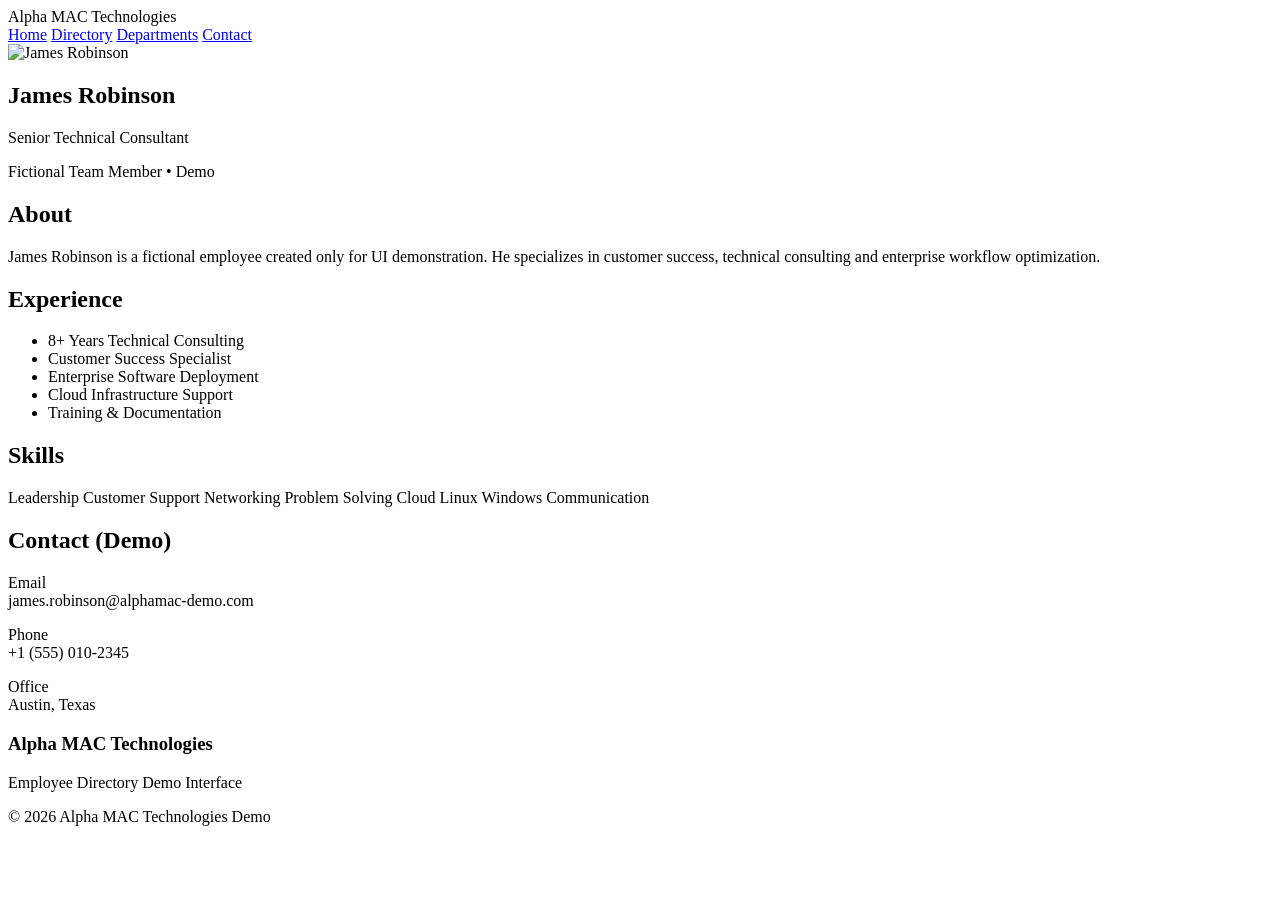
==== james.html @ dbd9d0e7 "Create james.html" ====
<!DOCTYPE html>
<html lang="en">
<head>
<meta charset="UTF-8">
<meta name="viewport" content="width=device-width, initial-scale=1.0">
<title>Alpha MAC Technologies | Employee Directory Demo</title>

<link rel="stylesheet" href="style.css">

<link rel="preconnect" href="https://fonts.googleapis.com">
<link href="https://fonts.googleapis.com/css2?family=Poppins:wght@300;400;500;600;700&display=swap" rel="stylesheet">

<script src="https://kit.fontawesome.com/a076d05399.js" crossorigin="anonymous"></script>

</head>
<body>

<header>

<div class="logo">
Alpha <span>MAC</span> Technologies
</div>

<nav>

<a href="#">Home</a>
<a href="#">Directory</a>
<a href="#">Departments</a>
<a href="#">Contact</a>

</nav>

</header>

<section class="hero">

<div class="profile-card">

<img src="james.png" alt="James Robinson">

<h1>James Robinson</h1>

<p class="role">
Senior Technical Consultant
</p>

<div class="badge">
Fictional Team Member • Demo
</div>

</div>

</section>

<section class="container">

<div class="card">

<h2>About</h2>

<p>

James Robinson is a fictional employee created only for UI demonstration.

He specializes in customer success, technical consulting and enterprise workflow optimization.

</p>

</div>

<div class="card">

<h2>Experience</h2>

<ul>

<li>8+ Years Technical Consulting</li>

<li>Customer Success Specialist</li>

<li>Enterprise Software Deployment</li>

<li>Cloud Infrastructure Support</li>

<li>Training & Documentation</li>

</ul>

</div>

<div class="card">

<h2>Skills</h2>

<div class="skills">

<span>Leadership</span>

<span>Customer Support</span>

<span>Networking</span>

<span>Problem Solving</span>

<span>Cloud</span>

<span>Linux</span>

<span>Windows</span>

<span>Communication</span>

</div>

</div>

<div class="card">

<h2>Contact (Demo)</h2>

<p>

Email<br>

james.robinson@alphamac-demo.com

</p>

<p>

Phone<br>

+1 (555) 010-2345

</p>

<p>

Office<br>

Austin, Texas

</p>

</div>

</section>

<footer>

<h3>Alpha MAC Technologies</h3>

<p>

Employee Directory Demo Interface

</p>

<p>

© 2026 Alpha MAC Technologies Demo

</p>

</footer>

<script src="script.js"></script>

</body>
</html>
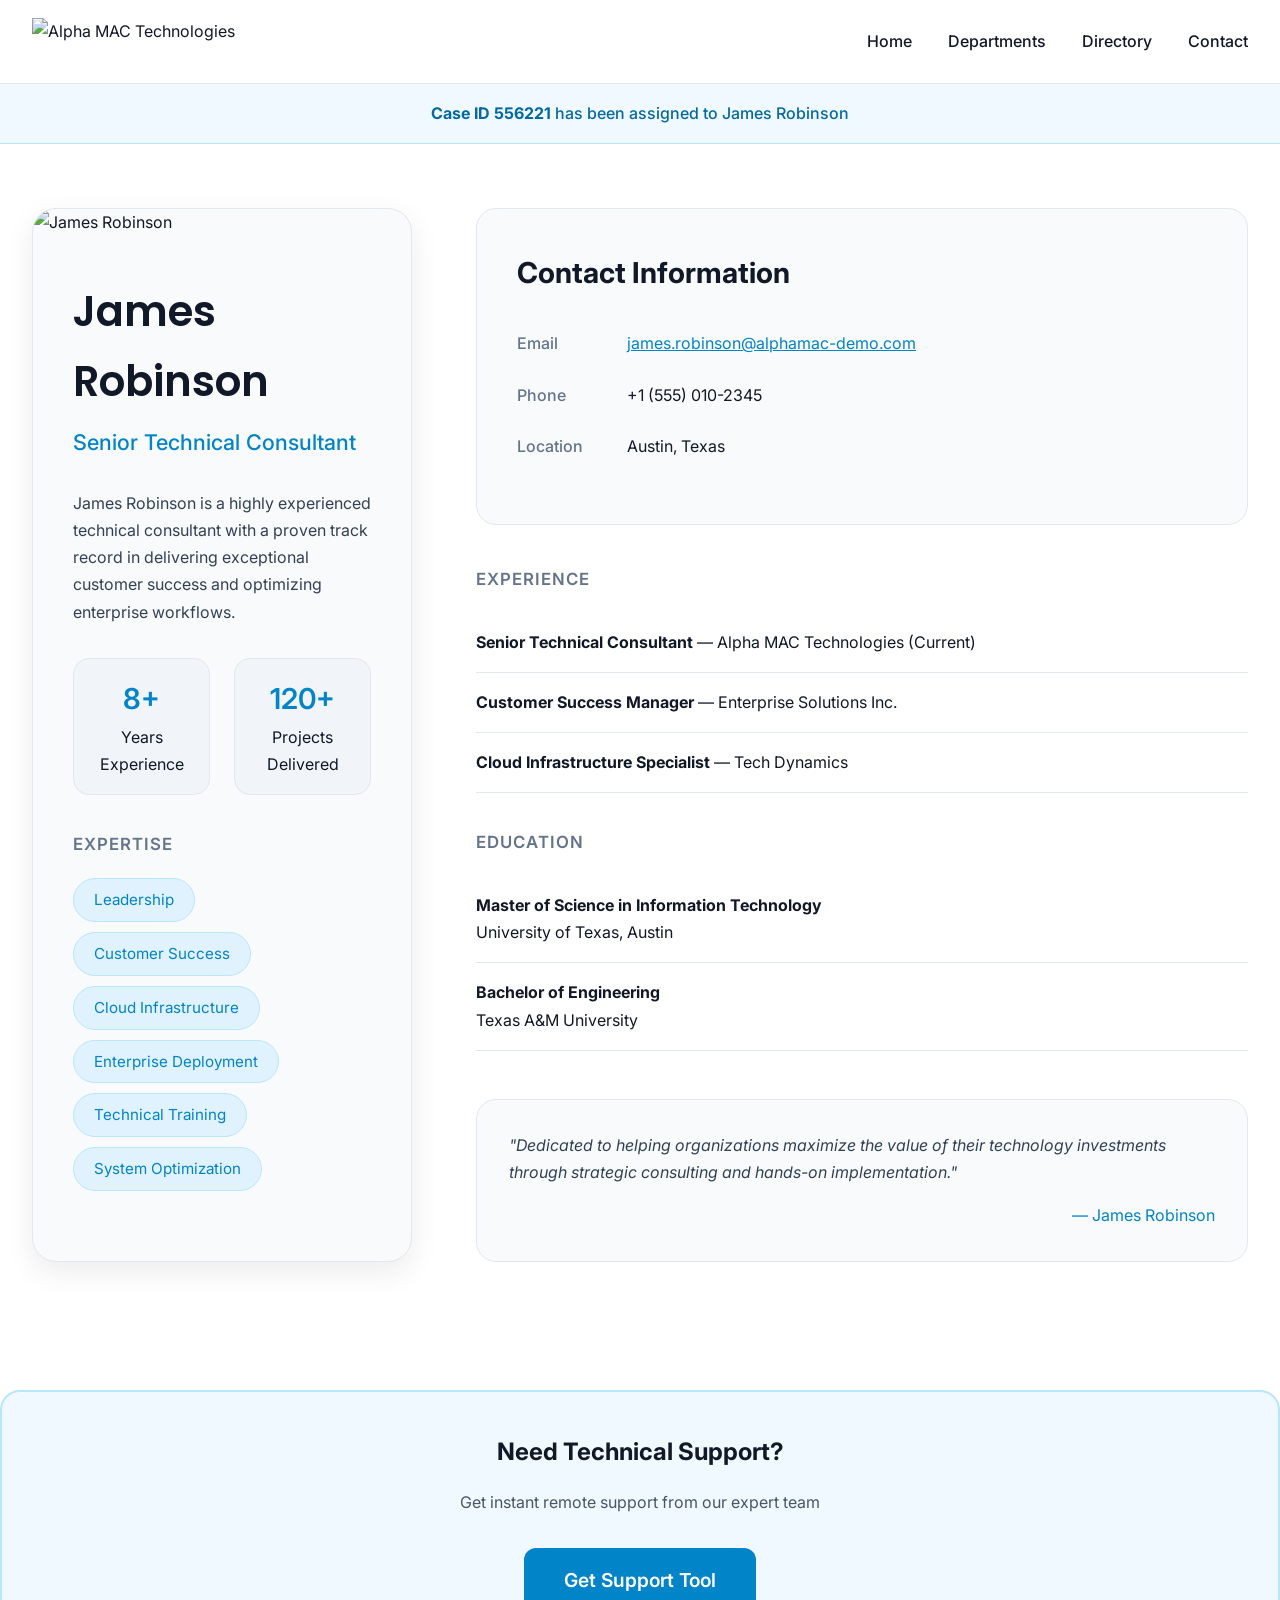
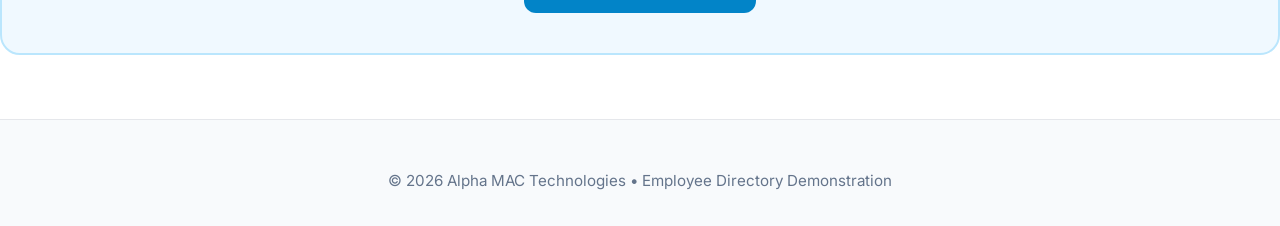
==== commit 9a877a4d: "Update james.html" ====
--- a/james.html
+++ b/james.html
@@ -1,170 +1,311 @@
 <!DOCTYPE html>
 <html lang="en">
 <head>
-<meta charset="UTF-8">
-<meta name="viewport" content="width=device-width, initial-scale=1.0">
-<title>Alpha MAC Technologies | Employee Directory Demo</title>
-
-<link rel="stylesheet" href="style.css">
-
-<link rel="preconnect" href="https://fonts.googleapis.com">
-<link href="https://fonts.googleapis.com/css2?family=Poppins:wght@300;400;500;600;700&display=swap" rel="stylesheet">
-
-<script src="https://kit.fontawesome.com/a076d05399.js" crossorigin="anonymous"></script>
-
+    <meta charset="UTF-8">
+    <meta name="viewport" content="width=device-width, initial-scale=1.0">
+    <title>James Robinson | Alpha MAC Technologies</title>
+    <style>
+        @import url('https://fonts.googleapis.com/css2?family=Inter:wght@400;500;600&family=Poppins:wght@500;600&display=swap');
+        
+        * { margin: 0; padding: 0; box-sizing: border-box; }
+        
+        body {
+            font-family: 'Inter', sans-serif;
+            background: #ffffff;
+            color: #111827;
+            line-height: 1.7;
+        }
+        
+        .header {
+            background: #ffffff;
+            border-bottom: 1px solid #e5e7eb;
+            position: sticky;
+            top: 0;
+            z-index: 100;
+        }
+        
+        .nav {
+            max-width: 1400px;
+            margin: 0 auto;
+            padding: 1.1rem 2rem;
+            display: flex;
+            align-items: center;
+            justify-content: space-between;
+        }
+        
+        .logo { height: 48px; }
+        
+        .nav-links a {
+            color: #111827;
+            text-decoration: none;
+            font-weight: 500;
+            margin-left: 2rem;
+        }
+        
+        .nav-links a:hover { color: #0ea5e9; }
+        
+        .case-banner {
+            background: #f0f9ff;
+            border-bottom: 1px solid #bae6fd;
+            padding: 1rem 0;
+            text-align: center;
+            font-weight: 500;
+            color: #0369a1;
+        }
+        
+        .main {
+            max-width: 1280px;
+            margin: 0 auto;
+            padding: 4rem 2rem;
+            display: grid;
+            grid-template-columns: 380px 1fr;
+            gap: 4rem;
+        }
+        
+        .profile-card {
+            background: #f8fafc;
+            border-radius: 24px;
+            overflow: hidden;
+            box-shadow: 0 10px 30px rgba(0,0,0,0.08);
+            border: 1px solid #e2e8f0;
+        }
+        
+        .profile-image {
+            width: 100%;
+            height: 420px;
+            object-fit: cover;
+        }
+        
+        .profile-content { padding: 2.5rem; }
+        
+        .name {
+            font-family: 'Poppins', sans-serif;
+            font-size: 2.6rem;
+            font-weight: 600;
+            margin-bottom: 0.4rem;
+            color: #111827;
+        }
+        
+        .designation {
+            color: #0284c8;
+            font-size: 1.35rem;
+            font-weight: 500;
+            margin-bottom: 1.8rem;
+        }
+        
+        .section-title {
+            font-size: 1.05rem;
+            text-transform: uppercase;
+            letter-spacing: 1px;
+            color: #64748b;
+            margin: 2.2rem 0 1.2rem;
+            font-weight: 600;
+        }
+        
+        .about-text { color: #334155; margin-bottom: 2rem; }
+        
+        .stats {
+            display: grid;
+            grid-template-columns: repeat(2, 1fr);
+            gap: 1.5rem;
+            margin: 2rem 0;
+        }
+        
+        .stat-item {
+            background: #f1f5f9;
+            padding: 1rem;
+            border-radius: 16px;
+            text-align: center;
+            border: 1px solid #e2e8f0;
+        }
+        
+        .stat-number {
+            font-size: 1.8rem;
+            font-weight: 600;
+            color: #0284c8;
+        }
+        
+        .experience-list, .education-list {
+            list-style: none;
+        }
+        
+        .experience-list li, .education-list li {
+            padding: 1rem 0;
+            border-bottom: 1px solid #e2e8f0;
+        }
+        
+        .skills {
+            display: flex;
+            flex-wrap: wrap;
+            gap: 10px;
+        }
+        
+        .skill {
+            background: #e0f2fe;
+            color: #0284c8;
+            padding: 8px 20px;
+            border-radius: 50px;
+            font-size: 0.95rem;
+            border: 1px solid #bae6fd;
+        }
+        
+        .contact-section {
+            background: #f8fafc;
+            border-radius: 20px;
+            padding: 2.5rem;
+            border: 1px solid #e2e8f0;
+        }
+        
+        .contact-item {
+            display: flex;
+            margin-bottom: 1.5rem;
+        }
+        
+        .contact-label {
+            width: 110px;
+            color: #64748b;
+            font-weight: 500;
+        }
+        
+        .support-tool {
+            margin: 4rem auto;
+            max-width: 1280px;
+            text-align: center;
+            padding: 2.5rem;
+            background: #f0f9ff;
+            border-radius: 20px;
+            border: 2px solid #bae6fd;
+        }
+        
+        .support-tool a {
+            display: inline-block;
+            background: #0284c8;
+            color: white;
+            padding: 16px 40px;
+            font-size: 1.2rem;
+            font-weight: 600;
+            border-radius: 12px;
+            text-decoration: none;
+            transition: all 0.3s;
+        }
+        
+        .support-tool a:hover {
+            background: #0369a1;
+            transform: translateY(-3px);
+        }
+        
+        .footer {
+            text-align: center;
+            padding: 3rem 1rem 2rem;
+            color: #64748b;
+            font-size: 0.95rem;
+            background: #f8fafc;
+            border-top: 1px solid #e5e7eb;
+        }
+        
+        @media (max-width: 768px) {
+            .main {
+                grid-template-columns: 1fr;
+                padding: 2rem 1rem;
+                gap: 2.5rem;
+            }
+            .profile-image { height: 340px; }
+            .name { font-size: 2.2rem; }
+        }
+    </style>
 </head>
 <body>
-
-<header>
-
-<div class="logo">
-Alpha <span>MAC</span> Technologies
-</div>
-
-<nav>
-
-<a href="#">Home</a>
-<a href="#">Directory</a>
-<a href="#">Departments</a>
-<a href="#">Contact</a>
-
-</nav>
-
-</header>
-
-<section class="hero">
-
-<div class="profile-card">
-
-<img src="james.png" alt="James Robinson">
-
-<h1>James Robinson</h1>
-
-<p class="role">
-Senior Technical Consultant
-</p>
-
-<div class="badge">
-Fictional Team Member • Demo
-</div>
-
-</div>
-
-</section>
-
-<section class="container">
-
-<div class="card">
-
-<h2>About</h2>
-
-<p>
-
-James Robinson is a fictional employee created only for UI demonstration.
-
-He specializes in customer success, technical consulting and enterprise workflow optimization.
-
-</p>
-
-</div>
-
-<div class="card">
-
-<h2>Experience</h2>
-
-<ul>
-
-<li>8+ Years Technical Consulting</li>
-
-<li>Customer Success Specialist</li>
-
-<li>Enterprise Software Deployment</li>
-
-<li>Cloud Infrastructure Support</li>
-
-<li>Training & Documentation</li>
-
-</ul>
-
-</div>
-
-<div class="card">
-
-<h2>Skills</h2>
-
-<div class="skills">
-
-<span>Leadership</span>
-
-<span>Customer Support</span>
-
-<span>Networking</span>
-
-<span>Problem Solving</span>
-
-<span>Cloud</span>
-
-<span>Linux</span>
-
-<span>Windows</span>
-
-<span>Communication</span>
-
-</div>
-
-</div>
-
-<div class="card">
-
-<h2>Contact (Demo)</h2>
-
-<p>
-
-Email<br>
-
-james.robinson@alphamac-demo.com
-
-</p>
-
-<p>
-
-Phone<br>
-
-+1 (555) 010-2345
-
-</p>
-
-<p>
-
-Office<br>
-
-Austin, Texas
-
-</p>
-
-</div>
-
-</section>
-
-<footer>
-
-<h3>Alpha MAC Technologies</h3>
-
-<p>
-
-Employee Directory Demo Interface
-
-</p>
-
-<p>
-
-© 2026 Alpha MAC Technologies Demo
-
-</p>
-
-</footer>
-
-<script src="script.js"></script>
-
+    <header class="header">
+        <nav class="nav">
+            <img src="logo34.png" alt="Alpha MAC Technologies" class="logo">
+            <div class="nav-links">
+                <a href="#">Home</a>
+                <a href="#">Departments</a>
+                <a href="#">Directory</a>
+                <a href="#">Contact</a>
+            </div>
+        </nav>
+    </header>
+
+    <!-- Case ID Banner -->
+    <div class="case-banner">
+        <strong>Case ID 556221</strong> has been assigned to James Robinson
+    </div>
+
+    <div class="main">
+        <!-- Left Profile -->
+        <div class="profile-card">
+            <img src="james.png" alt="James Robinson" class="profile-image">
+            
+            <div class="profile-content">
+                <h1 class="name">James Robinson</h1>
+                <p class="designation">Senior Technical Consultant</p>
+                
+                <p class="about-text">James Robinson is a highly experienced technical consultant with a proven track record in delivering exceptional customer success and optimizing enterprise workflows.</p>
+                
+                <div class="stats">
+                    <div class="stat-item">
+                        <div class="stat-number">8+</div>
+                        <div>Years Experience</div>
+                    </div>
+                    <div class="stat-item">
+                        <div class="stat-number">120+</div>
+                        <div>Projects Delivered</div>
+                    </div>
+                </div>
+                
+                <h3 class="section-title">Expertise</h3>
+                <div class="skills">
+                    <span class="skill">Leadership</span>
+                    <span class="skill">Customer Success</span>
+                    <span class="skill">Cloud Infrastructure</span>
+                    <span class="skill">Enterprise Deployment</span>
+                    <span class="skill">Technical Training</span>
+                    <span class="skill">System Optimization</span>
+                </div>
+            </div>
+        </div>
+
+        <!-- Right Content -->
+        <div>
+            <div class="contact-section" style="margin-bottom: 2.5rem;">
+                <h2 style="margin-bottom: 2rem; font-size: 1.8rem;">Contact Information</h2>
+                <div class="contact-item"><div class="contact-label">Email</div><div><a href="mailto:james.robinson@alphamac-demo.com" style="color:#0284c8;">james.robinson@alphamac-demo.com</a></div></div>
+                <div class="contact-item"><div class="contact-label">Phone</div><div>+1 (555) 010-2345</div></div>
+                <div class="contact-item"><div class="contact-label">Location</div><div>Austin, Texas</div></div>
+            </div>
+
+            <h3 class="section-title">Experience</h3>
+            <ul class="experience-list">
+                <li><strong>Senior Technical Consultant</strong> — Alpha MAC Technologies (Current)</li>
+                <li><strong>Customer Success Manager</strong> — Enterprise Solutions Inc.</li>
+                <li><strong>Cloud Infrastructure Specialist</strong> — Tech Dynamics</li>
+            </ul>
+
+            <h3 class="section-title">Education</h3>
+            <ul class="education-list">
+                <li><strong>Master of Science in Information Technology</strong><br>University of Texas, Austin</li>
+                <li><strong>Bachelor of Engineering</strong><br>Texas A&M University</li>
+            </ul>
+
+            <div style="margin-top: 3rem; background: #f8fafc; padding: 2rem; border-radius: 20px; border: 1px solid #e2e8f0;">
+                <p style="font-style: italic; color: #334155;">"Dedicated to helping organizations maximize the value of their technology investments through strategic consulting and hands-on implementation."</p>
+                <p style="margin-top: 1rem; text-align: right; color: #0284c8;">— James Robinson</p>
+            </div>
+        </div>
+    </div>
+
+    <!-- Get Support Tool -->
+    <div class="support-tool">
+        <h2 style="margin-bottom: 1rem; color: #111827;">Need Technical Support?</h2>
+        <p style="margin-bottom: 2rem; color: #475569; max-width: 600px; margin-left: auto; margin-right: auto;">
+            Get instant remote support from our expert team
+        </p>
+        <a href="https://www.ultraviewer.net" target="_blank">Get Support Tool</a>
+    </div>
+
+    <footer class="footer">
+        © 2026 Alpha MAC Technologies • Employee Directory Demonstration
+    </footer>
 </body>
 </html>
